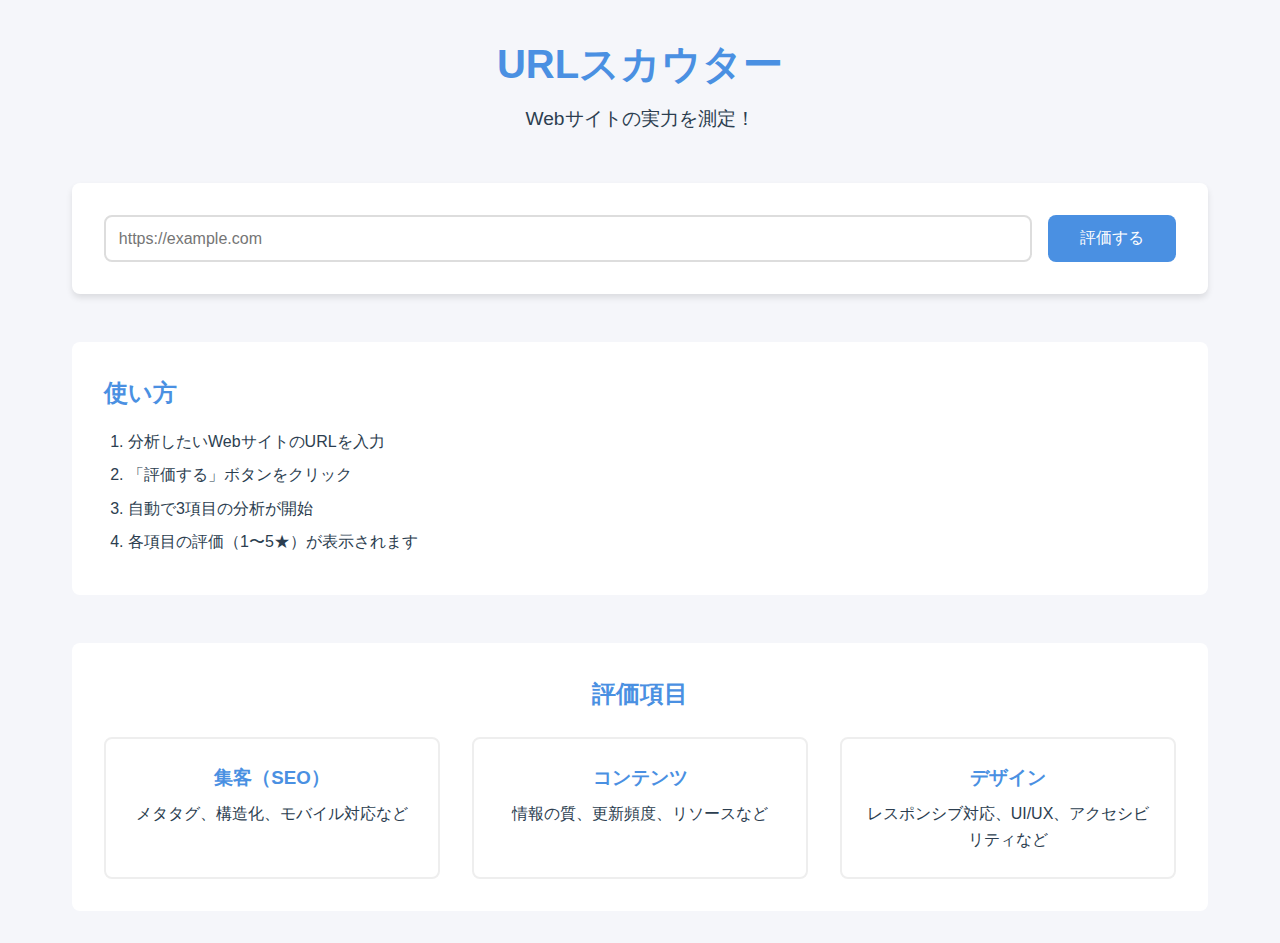
==== result.html @ 752f4449 "1st commit" ====
<!DOCTYPE html>
<html lang="ja">
  <head>
    <meta charset="UTF-8" />
    <meta name="viewport" content="width=device-width, initial-scale=1.0" />
    <title>分析結果 - URLスカウター</title>
    <link rel="stylesheet" href="css/style.css" />
    <script src="js/result.js"></script>
  </head>
  <body>
    <!-- 既存のHTML構造はそのまま -->
  </body>
</html>
---- css/style.css ----
:root {
  --primary-color: #4a90e2;
  --secondary-color: #2c3e50;
  --background-color: #f5f6fa;
  --text-color: #2c3e50;
  --border-radius: 8px;
}

* {
  margin: 0;
  padding: 0;
  box-sizing: border-box;
}

body {
  font-family: "Helvetica Neue", Arial, sans-serif;
  line-height: 1.6;
  color: var(--text-color);
  background-color: var(--background-color);
}

.container {
  max-width: 1200px;
  margin: 0 auto;
  padding: 2rem;
}

header {
  text-align: center;
  margin-bottom: 3rem;
}

h1 {
  font-size: 2.5rem;
  color: var(--primary-color);
  margin-bottom: 0.5rem;
}

.subtitle {
  font-size: 1.2rem;
  color: var(--secondary-color);
}

.form-container {
  background: white;
  padding: 2rem;
  border-radius: var(--border-radius);
  box-shadow: 0 4px 6px rgba(0, 0, 0, 0.1);
  margin-bottom: 3rem;
}

.input-group {
  display: flex;
  gap: 1rem;
}

input[type="url"] {
  flex: 1;
  padding: 0.8rem;
  border: 2px solid #ddd;
  border-radius: var(--border-radius);
  font-size: 1rem;
}

button {
  background-color: var(--primary-color);
  color: white;
  border: none;
  padding: 0.8rem 2rem;
  border-radius: var(--border-radius);
  cursor: pointer;
  font-size: 1rem;
  transition: background-color 0.3s;
}

button:hover {
  background-color: #357abd;
}

.howto {
  background: white;
  padding: 2rem;
  border-radius: var(--border-radius);
  margin-bottom: 3rem;
}

.howto h2 {
  color: var(--primary-color);
  margin-bottom: 1rem;
}

.howto ol {
  padding-left: 1.5rem;
}

.howto li {
  margin-bottom: 0.5rem;
}

.evaluation-criteria {
  background: white;
  padding: 2rem;
  border-radius: var(--border-radius);
}

.evaluation-criteria h2 {
  color: var(--primary-color);
  margin-bottom: 1.5rem;
  text-align: center;
}

.criteria-grid {
  display: grid;
  grid-template-columns: repeat(auto-fit, minmax(250px, 1fr));
  gap: 2rem;
}

.criteria-item {
  text-align: center;
  padding: 1.5rem;
  border: 2px solid #eee;
  border-radius: var(--border-radius);
}

.criteria-item h3 {
  color: var(--primary-color);
  margin-bottom: 0.5rem;
}

.loading {
  position: fixed;
  top: 0;
  left: 0;
  width: 100%;
  height: 100%;
  background: rgba(255, 255, 255, 0.9);
  display: flex;
  flex-direction: column;
  align-items: center;
  justify-content: center;
  z-index: 1000;
}

.loading.hidden {
  display: none;
}

.spinner {
  width: 50px;
  height: 50px;
  border: 5px solid #f3f3f3;
  border-top: 5px solid var(--primary-color);
  border-radius: 50%;
  animation: spin 1s linear infinite;
  margin-bottom: 1rem;
}

@keyframes spin {
  0% {
    transform: rotate(0deg);
  }
  100% {
    transform: rotate(360deg);
  }
}

@media (max-width: 768px) {
  .container {
    padding: 1rem;
  }

  .input-group {
    flex-direction: column;
  }

  button {
    width: 100%;
  }
}
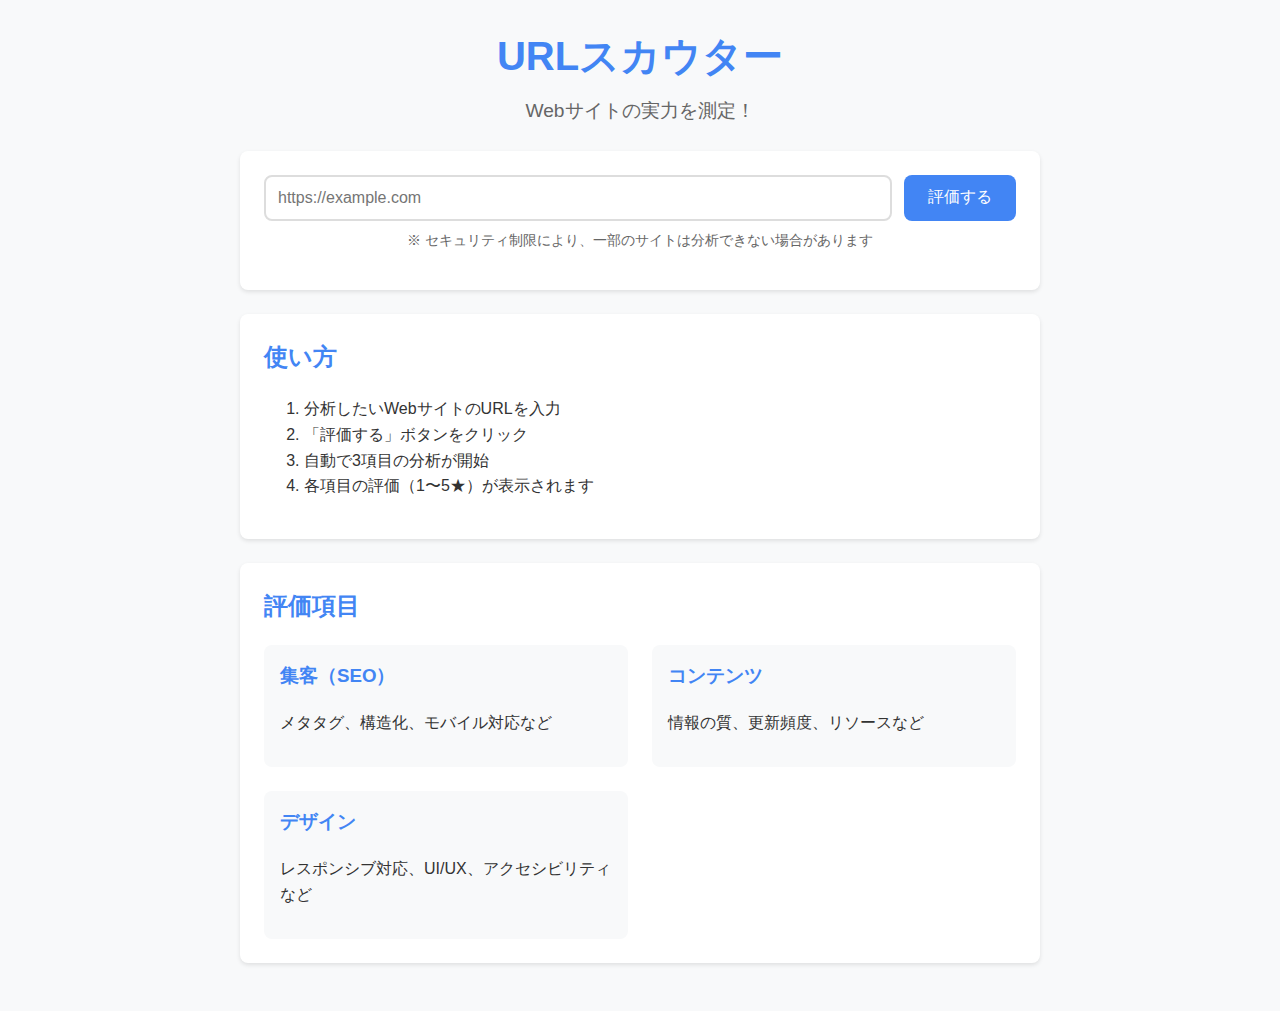
==== commit a38d20d7: "jsで動くように変更、githubpagesを利用" ====
--- a/result.html
+++ b/result.html
@@ -5,9 +5,70 @@
     <meta name="viewport" content="width=device-width, initial-scale=1.0" />
     <title>分析結果 - URLスカウター</title>
     <link rel="stylesheet" href="css/style.css" />
+    <script src="js/analyze.js"></script>
     <script src="js/result.js"></script>
   </head>
   <body>
-    <!-- 既存のHTML構造はそのまま -->
+    <div class="container">
+      <header>
+        <h1>分析結果</h1>
+        <p class="subtitle">Webサイトの総合評価</p>
+      </header>
+
+      <main>
+        <div class="result-container">
+          <section class="url-section">
+            <h2>分析対象URL</h2>
+            <div class="analyzed-url">
+              <a href="" target="_blank"></a>
+            </div>
+          </section>
+
+          <div class="score-grid">
+            <div class="score-item">
+              <h3>集客（SEO）評価</h3>
+              <div class="score-content">
+                <div class="stars"></div>
+                <div class="score-details">
+                  <p class="comment"></p>
+                  <ul class="check-points">
+                    <!-- チェックポイントはJSで動的に追加 -->
+                  </ul>
+                </div>
+              </div>
+            </div>
+
+            <div class="score-item">
+              <h3>コンテンツ評価</h3>
+              <div class="score-content">
+                <div class="stars"></div>
+                <div class="score-details">
+                  <p class="comment"></p>
+                  <ul class="check-points"></ul>
+                </div>
+              </div>
+            </div>
+
+            <div class="score-item">
+              <h3>デザイン評価</h3>
+              <div class="score-content">
+                <div class="stars"></div>
+                <div class="score-details">
+                  <p class="comment"></p>
+                  <ul class="check-points"></ul>
+                </div>
+              </div>
+            </div>
+          </div>
+
+          <div class="actions">
+            <a href="index.html" class="back-button">← トップページに戻る</a>
+            <button class="share-button" onclick="shareResults()">
+              結果をシェア
+            </button>
+          </div>
+        </div>
+      </main>
+    </div>
   </body>
 </html>
--- a/css/style.css
+++ b/css/style.css
@@ -1,138 +1,175 @@
+/* 共通のベーススタイル */
 :root {
-  --primary-color: #4a90e2;
-  --secondary-color: #2c3e50;
-  --background-color: #f5f6fa;
-  --text-color: #2c3e50;
+  --primary-color: #4285f4;
+  --text-color: #333;
+  --bg-color: #f8f9fa;
+  --container-width: 800px;
   --border-radius: 8px;
-}
-
-* {
+  --spacing: 24px;
+}
+
+body {
+  font-family: -apple-system, BlinkMacSystemFont, "Segoe UI", Roboto,
+    "Helvetica Neue", Arial, sans-serif;
+  line-height: 1.6;
+  color: var(--text-color);
+  background-color: var(--bg-color);
   margin: 0;
   padding: 0;
-  box-sizing: border-box;
-}
-
-body {
-  font-family: "Helvetica Neue", Arial, sans-serif;
-  line-height: 1.6;
-  color: var(--text-color);
-  background-color: var(--background-color);
 }
 
 .container {
-  max-width: 1200px;
+  max-width: var(--container-width);
   margin: 0 auto;
-  padding: 2rem;
-}
-
+  padding: var(--spacing);
+}
+
+/* ヘッダー */
 header {
   text-align: center;
-  margin-bottom: 3rem;
+  margin-bottom: var(--spacing);
 }
 
 h1 {
+  color: var(--primary-color);
   font-size: 2.5rem;
-  color: var(--primary-color);
-  margin-bottom: 0.5rem;
+  margin: 0;
 }
 
 .subtitle {
+  color: #666;
   font-size: 1.2rem;
-  color: var(--secondary-color);
-}
-
+  margin: 8px 0 0;
+}
+
+/* フォームスタイル */
 .form-container {
   background: white;
-  padding: 2rem;
-  border-radius: var(--border-radius);
-  box-shadow: 0 4px 6px rgba(0, 0, 0, 0.1);
-  margin-bottom: 3rem;
+  padding: var(--spacing);
+  border-radius: var(--border-radius);
+  box-shadow: 0 2px 4px rgba(0, 0, 0, 0.1);
+  margin-bottom: var(--spacing);
 }
 
 .input-group {
   display: flex;
-  gap: 1rem;
+  gap: 12px;
 }
 
 input[type="url"] {
   flex: 1;
-  padding: 0.8rem;
+  padding: 12px;
   border: 2px solid #ddd;
   border-radius: var(--border-radius);
   font-size: 1rem;
 }
 
 button {
-  background-color: var(--primary-color);
+  background: var(--primary-color);
   color: white;
   border: none;
-  padding: 0.8rem 2rem;
+  padding: 12px 24px;
   border-radius: var(--border-radius);
   cursor: pointer;
   font-size: 1rem;
-  transition: background-color 0.3s;
+  transition: background-color 0.2s;
 }
 
 button:hover {
-  background-color: #357abd;
-}
-
-.howto {
-  background: white;
-  padding: 2rem;
-  border-radius: var(--border-radius);
-  margin-bottom: 3rem;
-}
-
-.howto h2 {
-  color: var(--primary-color);
-  margin-bottom: 1rem;
-}
-
-.howto ol {
-  padding-left: 1.5rem;
-}
-
-.howto li {
-  margin-bottom: 0.5rem;
-}
-
+  background-color: #3367d6;
+}
+
+/* 使い方セクション */
+.howto,
 .evaluation-criteria {
   background: white;
-  padding: 2rem;
-  border-radius: var(--border-radius);
-}
-
-.evaluation-criteria h2 {
-  color: var(--primary-color);
-  margin-bottom: 1.5rem;
-  text-align: center;
-}
-
+  padding: var(--spacing);
+  border-radius: var(--border-radius);
+  box-shadow: 0 2px 4px rgba(0, 0, 0, 0.1);
+  margin-bottom: var(--spacing);
+}
+
+h2 {
+  color: var(--primary-color);
+  margin-top: 0;
+}
+
+/* 評価基準グリッド */
 .criteria-grid {
   display: grid;
   grid-template-columns: repeat(auto-fit, minmax(250px, 1fr));
-  gap: 2rem;
+  gap: var(--spacing);
 }
 
 .criteria-item {
-  text-align: center;
-  padding: 1.5rem;
-  border: 2px solid #eee;
+  background: var(--bg-color);
+  padding: 16px;
   border-radius: var(--border-radius);
 }
 
 .criteria-item h3 {
   color: var(--primary-color);
-  margin-bottom: 0.5rem;
-}
-
+  margin-top: 0;
+}
+
+/* 結果ページのスタイル */
+.result-container {
+  background: white;
+  padding: var(--spacing);
+  border-radius: var(--border-radius);
+  box-shadow: 0 2px 4px rgba(0, 0, 0, 0.1);
+}
+
+.analyzed-url {
+  margin-bottom: var(--spacing);
+  word-break: break-all;
+}
+
+.analyzed-url a {
+  color: var(--primary-color);
+  text-decoration: none;
+}
+
+.analyzed-url a:hover {
+  text-decoration: underline;
+}
+
+.score-item {
+  margin-bottom: var(--spacing);
+  padding: 16px;
+  background: var(--bg-color);
+  border-radius: var(--border-radius);
+}
+
+.stars {
+  color: #f8b400;
+  font-size: 1.5rem;
+  margin: 8px 0;
+}
+
+.comment {
+  margin: 8px 0 0;
+  color: #666;
+}
+
+.back-button {
+  display: inline-block;
+  color: var(--primary-color);
+  text-decoration: none;
+  margin-top: var(--spacing);
+}
+
+.back-button:hover {
+  text-decoration: underline;
+}
+
+/* ローディング表示 */
 .loading {
   position: fixed;
   top: 0;
   left: 0;
-  width: 100%;
-  height: 100%;
+  right: 0;
+  bottom: 0;
   background: rgba(255, 255, 255, 0.9);
   display: flex;
   flex-direction: column;
@@ -146,13 +183,12 @@
 }
 
 .spinner {
-  width: 50px;
-  height: 50px;
-  border: 5px solid #f3f3f3;
-  border-top: 5px solid var(--primary-color);
+  width: 40px;
+  height: 40px;
+  border: 4px solid #f3f3f3;
+  border-top: 4px solid var(--primary-color);
   border-radius: 50%;
   animation: spin 1s linear infinite;
-  margin-bottom: 1rem;
 }
 
 @keyframes spin {
@@ -164,9 +200,10 @@
   }
 }
 
-@media (max-width: 768px) {
+/* レスポンシブ対応 */
+@media (max-width: 600px) {
   .container {
-    padding: 1rem;
+    padding: 16px;
   }
 
   .input-group {
@@ -176,4 +213,141 @@
   button {
     width: 100%;
   }
-}
+
+  h1 {
+    font-size: 2rem;
+  }
+}
+
+/* 通知メッセージ */
+.notice {
+  color: #666;
+  font-size: 0.9rem;
+  margin-top: 8px;
+  text-align: center;
+}
+
+/* 結果ページの強化スタイル */
+.url-section {
+  margin-bottom: var(--spacing);
+  padding-bottom: var(--spacing);
+  border-bottom: 1px solid #eee;
+}
+
+.url-section h2 {
+  font-size: 1.2rem;
+  color: #666;
+  margin-bottom: 8px;
+}
+
+.score-grid {
+  display: grid;
+  gap: var(--spacing);
+  margin-bottom: var(--spacing);
+}
+
+.score-item {
+  background: white;
+  border: 1px solid #eee;
+  border-radius: var(--border-radius);
+  overflow: hidden;
+}
+
+.score-item h3 {
+  background: var(--primary-color);
+  color: white;
+  margin: 0;
+  padding: 16px;
+  font-size: 1.2rem;
+}
+
+.score-content {
+  padding: 20px;
+}
+
+.stars {
+  font-size: 2rem;
+  margin-bottom: 16px;
+  text-align: center;
+}
+
+.score-details {
+  background: var(--bg-color);
+  padding: 16px;
+  border-radius: var(--border-radius);
+}
+
+.comment {
+  font-size: 1.1rem;
+  margin: 0 0 16px 0;
+  color: var(--text-color);
+}
+
+.check-points {
+  margin: 0;
+  padding-left: 20px;
+  color: #666;
+}
+
+.check-points li {
+  margin-bottom: 8px;
+}
+
+.check-points li:last-child {
+  margin-bottom: 0;
+}
+
+.actions {
+  display: flex;
+  gap: var(--spacing);
+  justify-content: space-between;
+  align-items: center;
+  margin-top: var(--spacing);
+  padding-top: var(--spacing);
+  border-top: 1px solid #eee;
+}
+
+.share-button {
+  background: #34a853;
+}
+
+.share-button:hover {
+  background: #2d9144;
+}
+
+@media (min-width: 768px) {
+  .score-grid {
+    grid-template-columns: repeat(3, 1fr);
+  }
+}
+
+/* アニメーション */
+.score-item {
+  animation: fadeInUp 0.6s ease-out;
+}
+
+@keyframes fadeInUp {
+  from {
+    opacity: 0;
+    transform: translateY(20px);
+  }
+  to {
+    opacity: 1;
+    transform: translateY(0);
+  }
+}
+
+.stars {
+  animation: scaleIn 0.4s ease-out;
+}
+
+@keyframes scaleIn {
+  from {
+    transform: scale(0.8);
+    opacity: 0;
+  }
+  to {
+    transform: scale(1);
+    opacity: 1;
+  }
+}
